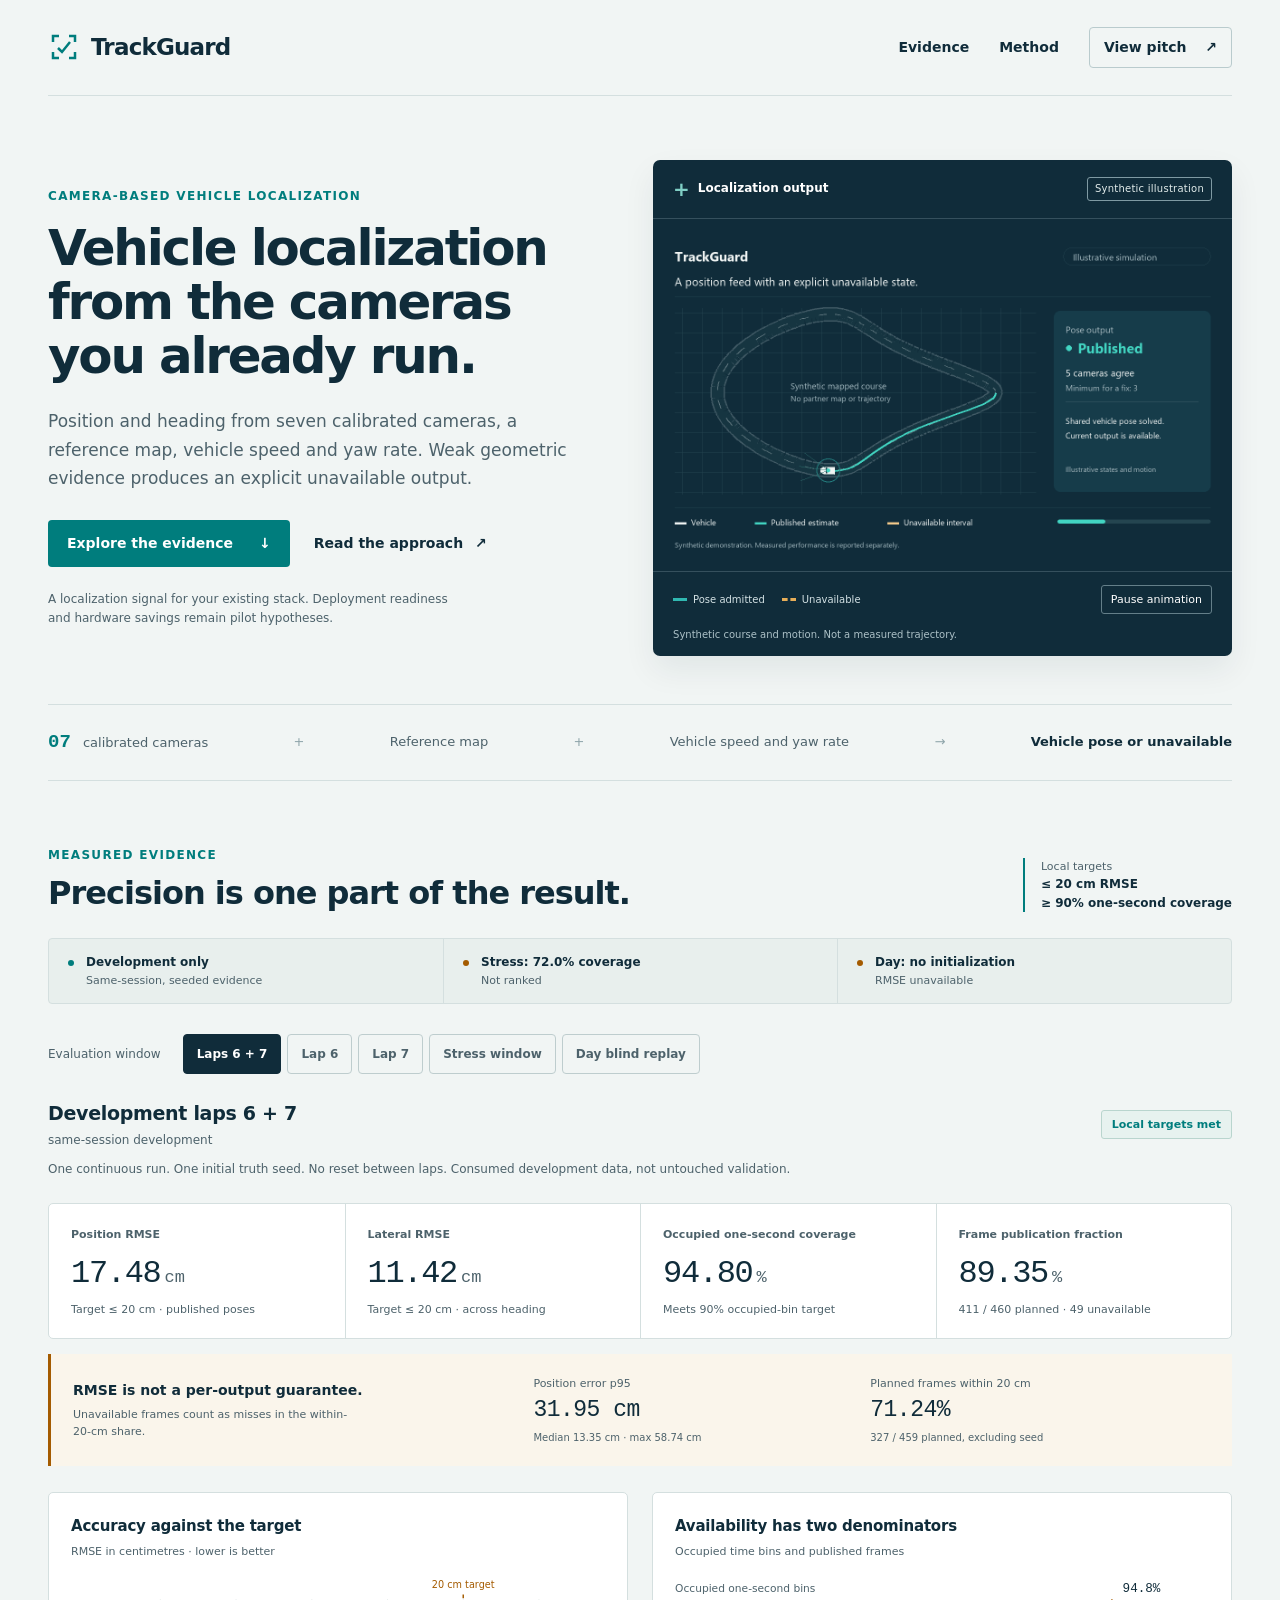
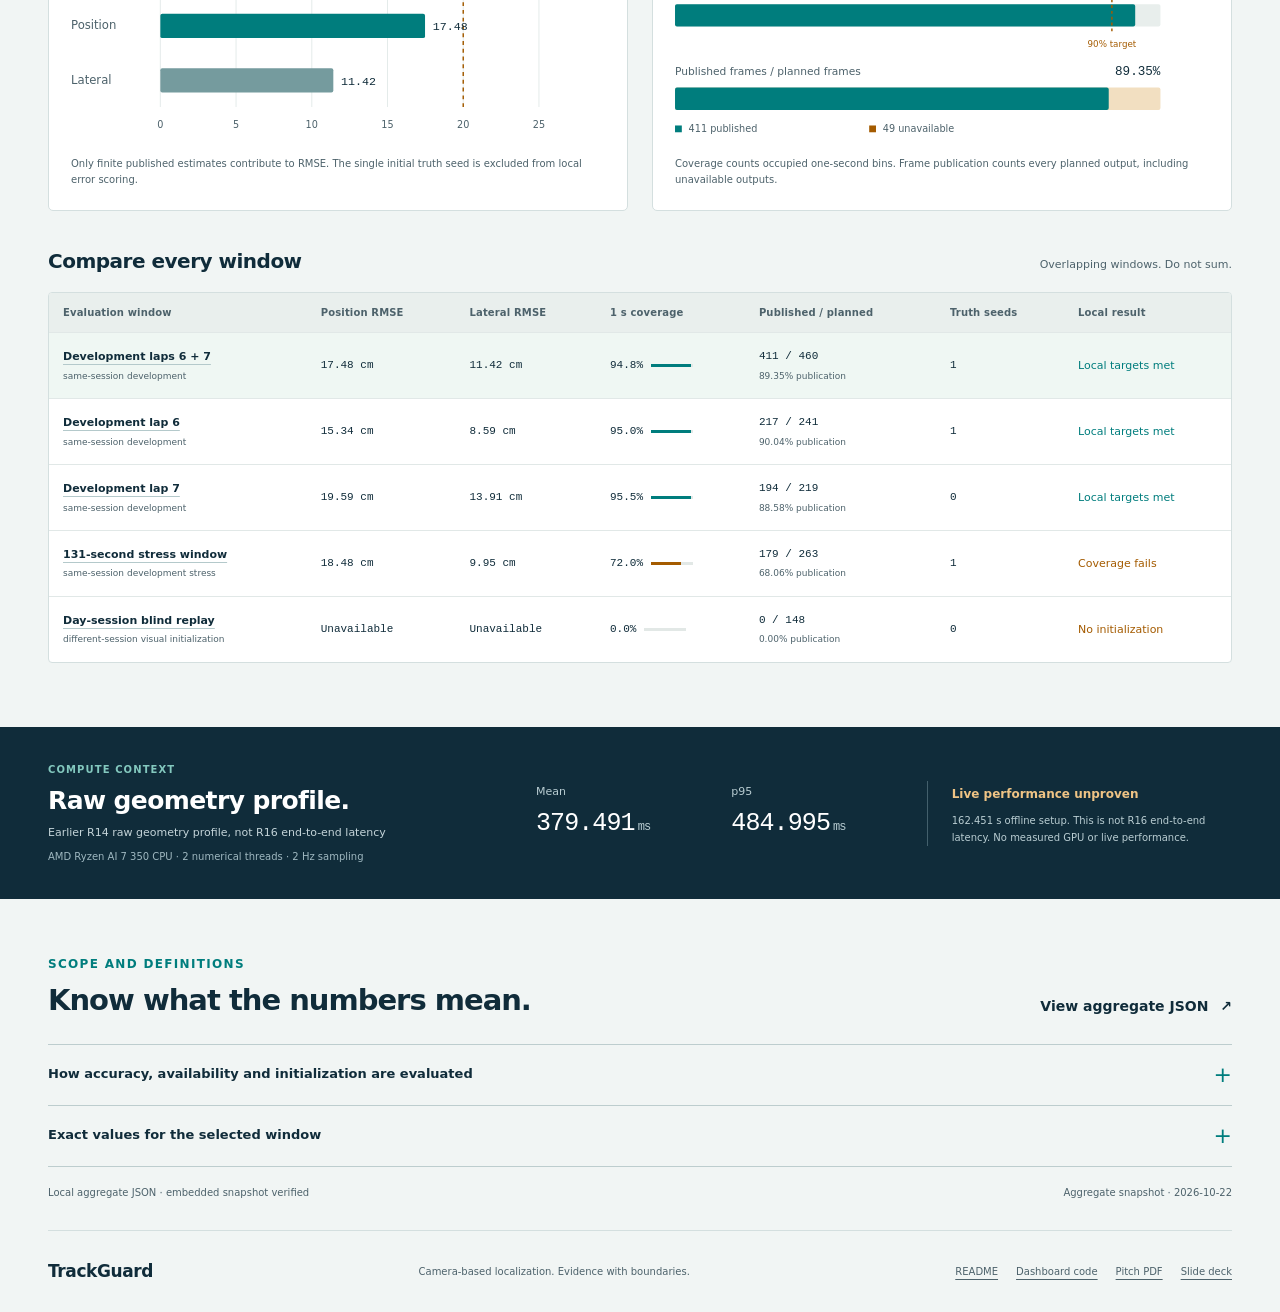
==== index.html @ 8698326b "Release TrackGuard localization core, evidence dashboard and pilot pitch" ====
<!doctype html>
<html lang="en">
<head>
  <meta charset="utf-8">
  <meta name="viewport" content="width=device-width, initial-scale=1">
  <meta name="theme-color" content="#102C3A">
  <meta name="description" content="Camera-based vehicle localization. Explore TrackGuard's local development results, availability limits, and initialization evidence.">
  <title>TrackGuard | Camera-based vehicle localization</title>
  <link rel="stylesheet" href="assets/dashboard.css">
  <script src="assets/dashboard.js" defer></script>
</head>
<body>
  <a class="skip-link" href="#evidence">Skip to measured evidence</a>
  <header class="site-header wrap">
    <a class="brand" href="#" aria-label="TrackGuard home"><svg viewBox="0 0 32 32" aria-hidden="true"><path d="M5 11V5h6M21 5h6v6M27 21v6h-6M11 27H5v-6"/><path d="m10 17 4 4 8-10"/></svg>TrackGuard</a>
    <nav aria-label="Main navigation"><a href="#evidence">Evidence</a><a href="#methodology">Method</a><a class="nav-deck" href="slides/slides.html">View pitch <span aria-hidden="true">↗</span></a></nav>
  </header>
  <main>
    <section class="hero wrap" aria-labelledby="hero-title">
      <div class="hero-copy">
        <p class="eyebrow">Camera-based vehicle localization</p>
        <h1 id="hero-title">Vehicle localization from the cameras you already run.</h1>
        <p class="hero-description">Position and heading from seven calibrated cameras, a reference map, vehicle speed and yaw rate. Weak geometric evidence produces an explicit unavailable output.</p>
        <div class="hero-actions"><a class="button primary" href="#evidence">Explore the evidence <span aria-hidden="true">↓</span></a><a class="text-link" href="README.md">Read the approach <span aria-hidden="true">↗</span></a></div>
        <p class="hero-boundary">A localization signal for your existing stack. Deployment readiness and hardware savings remain pilot hypotheses.</p>
      </div>
      <figure class="instrument">
        <div class="instrument-top"><span class="instrument-name"><span class="small-cross" aria-hidden="true">+</span> Localization output</span><span class="synthetic-label">Synthetic illustration</span></div>
        <div class="demo-stage">
          <svg class="demo-fallback" viewBox="0 0 640 390" role="img" aria-label="Synthetic course with illustrative camera-based pose and an unavailable segment">
            <defs><pattern id="grid" width="40" height="40" patternUnits="userSpaceOnUse"><path d="M40 0H0V40" fill="none" stroke="#28434f" stroke-width="1"/></pattern></defs>
            <rect width="640" height="390" fill="#102c3a"/><rect width="640" height="390" fill="url(#grid)"/>
            <path d="M155 97C74 98 67 227 138 268L419 306C529 326 581 232 515 177L351 92C294 54 220 81 155 97Z" stroke="#405d66" stroke-width="46" fill="none"/>
            <path d="M155 97C74 98 67 227 138 268L419 306C529 326 581 232 515 177L351 92C294 54 220 81 155 97Z" stroke="#7b9299" stroke-dasharray="6 9" stroke-width="1.5" fill="none"/>
            <path d="M155 97C74 98 67 227 138 268L419 306" stroke="#30b8b1" stroke-width="4" fill="none"/>
            <path d="M419 306C529 326 581 232 515 177" stroke="#e7ae58" stroke-dasharray="7 8" stroke-width="4" fill="none"/>
            <g fill="#102c3a" stroke="#8fa9b0" stroke-width="1.5"><circle cx="154" cy="54" r="11"/><circle cx="61" cy="168" r="11"/><circle cx="123" cy="315" r="11"/><circle cx="300" cy="332" r="11"/><circle cx="563" cy="282" r="11"/><circle cx="531" cy="127" r="11"/><circle cx="340" cy="48" r="11"/></g>
            <g fill="#c8d9dc" font-size="10" text-anchor="middle" font-family="Consolas,monospace"><text x="154" y="58">1</text><text x="61" y="172">2</text><text x="123" y="319">3</text><text x="300" y="336">4</text><text x="563" y="286">5</text><text x="531" y="131">6</text><text x="340" y="52">7</text></g>
            <g transform="translate(297 289) rotate(8)"><circle r="27" fill="#007d7d" opacity=".2"/><rect x="-16" y="-9" width="32" height="18" rx="4" fill="#b4f0e6"/><path d="m19-6 9 6-9 6" fill="none" stroke="#b4f0e6" stroke-width="2"/></g>
            <text x="320" y="189" fill="#c3d4d8" font-family="Consolas,monospace" font-size="12" text-anchor="middle">REFERENCE MAP + CAMERA GEOMETRY</text>
            <text x="320" y="211" fill="#93adb5" font-family="Consolas,monospace" font-size="11" text-anchor="middle">ILLUSTRATIVE POSE STREAM</text>
          </svg>
          <img id="localization-demo" class="demo-image" src="assets/localization-poster.png" alt="Synthetic vehicle localization illustration with admitted poses and unavailable intervals" width="640" height="390">
        </div>
        <figcaption class="instrument-caption"><div class="demo-legend"><span><i class="key admitted"></i>Pose admitted</span><span><i class="key unavailable"></i>Unavailable</span></div><button id="animation-toggle" class="animation-toggle" type="button" aria-pressed="false">Play animation</button></figcaption>
        <p class="synthetic-note">Synthetic course and motion. Not a measured trajectory.</p>
      </figure>
    </section>
    <div class="pipeline wrap" aria-label="Solution inputs and output"><span><b>07</b> calibrated cameras</span><i aria-hidden="true">+</i><span>Reference map</span><i aria-hidden="true">+</i><span>Vehicle speed and yaw rate</span><i aria-hidden="true">→</i><strong>Vehicle pose or unavailable</strong></div>

    <section class="evidence-section wrap" id="evidence" aria-labelledby="evidence-title">
      <div class="section-heading"><div><p class="eyebrow">Measured evidence</p><h2 id="evidence-title">Precision is one part of the result.</h2></div><p class="target-summary">Local targets <strong>≤ 20 cm RMSE</strong><strong>≥ 90% one-second coverage</strong></p></div>
      <div class="limits-strip"><p><span class="limit-marker teal"></span><strong>Development only</strong><span>Same-session, seeded evidence</span></p><p><span class="limit-marker amber"></span><strong id="stress-summary">Stress: coverage fails</strong><span>Not ranked</span></p><p><span class="limit-marker amber"></span><strong>Day: no initialization</strong><span>RMSE unavailable</span></p></div>
      <div class="window-controls"><span id="window-label">Evaluation window</span><div id="window-buttons" class="window-buttons" role="group" aria-labelledby="window-label"></div></div>
      <div class="selected-context"><div><h3 id="selected-title"></h3><p id="selected-kind"></p></div><span id="selected-status" class="status-badge"></span></div>
      <p id="window-note" class="window-note"></p>
      <div class="kpi-grid" aria-live="polite" aria-atomic="true">
        <article class="kpi"><h4>Position RMSE</h4><p class="metric" id="position-value"></p><p class="metric-caption" id="position-caption"></p></article>
        <article class="kpi"><h4>Lateral RMSE</h4><p class="metric" id="lateral-value"></p><p class="metric-caption" id="lateral-caption"></p></article>
        <article class="kpi"><h4>Occupied one-second coverage</h4><p class="metric" id="coverage-value"></p><p class="metric-caption" id="coverage-caption"></p></article>
        <article class="kpi"><h4>Frame publication fraction</h4><p class="metric" id="publication-value"></p><p class="metric-caption" id="publication-caption"></p></article>
      </div>
      <div class="precision-band"><div class="precision-explanation"><h3>RMSE is not a per-output guarantee.</h3><p>Unavailable frames count as misses in the within-20-cm share.</p></div><div class="distribution-stat"><span>Position error p95</span><strong id="p95-value"></strong><small id="distribution-caption"></small></div><div class="distribution-stat"><span>Planned frames within 20 cm</span><strong id="within-value"></strong><small id="within-caption"></small></div></div>
      <div class="chart-grid">
        <figure class="chart-panel"><figcaption><h3>Accuracy against the target</h3><span>RMSE in centimetres · lower is better</span></figcaption><div id="accuracy-chart" class="chart-slot"></div><p class="chart-footnote" id="accuracy-footnote">Only finite published estimates contribute to RMSE. Initial truth seed excluded.</p></figure>
        <figure class="chart-panel availability-panel"><figcaption><h3>Availability has two denominators</h3><span>Occupied time bins and published frames</span></figcaption><div id="availability-chart" class="chart-slot"></div><p class="chart-footnote" id="availability-note"></p></figure>
      </div>
      <section class="comparison" id="comparison" aria-labelledby="compare-title"><div class="subsection-heading"><h3 id="compare-title">Compare every window</h3><span>Overlapping windows. Do not sum.</span></div><div class="table-scroll" role="region" aria-label="Evaluation window comparison, scroll horizontally on small screens" tabindex="0"><table><caption class="sr-only">All five evaluation windows with local RMSE targets of 20 cm and occupied one-second coverage target of 90 percent. Select a window to inspect it.</caption><thead><tr><th scope="col">Evaluation window</th><th scope="col">Position RMSE</th><th scope="col">Lateral RMSE</th><th scope="col">1 s coverage</th><th scope="col">Published / planned</th><th scope="col">Truth seeds</th><th scope="col">Local result</th></tr></thead><tbody id="comparison-body"></tbody></table></div></section>
    </section>

    <section class="runtime-section" aria-labelledby="runtime-title"><div class="wrap runtime-inner"><div class="runtime-copy"><p class="eyebrow">Compute context</p><h2 id="runtime-title">Raw geometry profile.</h2><p id="runtime-source"></p><p id="runtime-hardware" class="runtime-hardware"></p></div><div class="runtime-stat"><span>Mean</span><strong id="runtime-mean"></strong></div><div class="runtime-stat"><span>p95</span><strong id="runtime-p95"></strong></div><div class="runtime-boundary"><strong>Live performance unproven</strong><p id="runtime-boundary"></p></div></div></section>

    <section class="method-section wrap" id="methodology" aria-labelledby="method-title"><div class="section-heading"><div><p class="eyebrow">Scope and definitions</p><h2 id="method-title">Know what the numbers mean.</h2></div><a class="text-link" href="data/metrics.json">View aggregate JSON <span aria-hidden="true">↗</span></a></div><details class="disclosure"><summary>How accuracy, availability and initialization are evaluated <span aria-hidden="true">+</span></summary><div class="disclosure-content"><ul id="method-list"></ul></div></details><details class="disclosure"><summary>Exact values for the selected window <span aria-hidden="true">+</span></summary><div class="disclosure-content"><p>Unrounded approved aggregates. Presentation values above are rounded.</p><pre id="exact-values"></pre></div></details><p class="source-note"><span id="source-status">Approved embedded aggregate snapshot</span><span id="recorded-date"></span></p></section>
  </main>
  <footer class="site-footer wrap"><a class="brand footer-brand" href="#">TrackGuard</a><p>Camera-based localization. Evidence with boundaries.</p><nav aria-label="Project resources"><a href="README.md">README</a><a href="assets/dashboard.js">Dashboard code</a><a href="slides/trackguard-pitch.pdf">Pitch PDF</a><a href="slides/slides.html">Slide deck</a></nav></footer>
  <noscript><p class="noscript">JavaScript is required to display the approved metrics and switch evaluation windows. <a href="data/metrics.json">Read the aggregate JSON</a>.</p></noscript>
</body>
</html>
---- assets/dashboard.css ----
:root{--marine:#102c3a;--mist:#f1f5f4;--white:#fff;--teal:#007d7d;--amber:#a45b00;--slate:#4d626b;--line:#d4dfdf;--soft-teal:#e7f2ef;--soft-amber:#fff3df;--mono:Consolas,"SFMono-Regular",monospace;--sans:system-ui,-apple-system,"Segoe UI",sans-serif}
*{box-sizing:border-box}html{scroll-behavior:smooth;scroll-padding-top:24px}body{margin:0;background:var(--mist);color:var(--marine);font-family:var(--sans);font-size:16px;line-height:1.55}a{color:inherit;text-decoration-thickness:1px;text-underline-offset:4px}button{font:inherit;cursor:pointer}a,button,summary{-webkit-tap-highlight-color:transparent}button:focus-visible,a:focus-visible,summary:focus-visible,[tabindex]:focus-visible{outline:3px solid var(--teal);outline-offset:5px}button{touch-action:manipulation}.wrap{width:min(1320px,calc(100% - 96px));margin-inline:auto}.site-header{display:flex;align-items:center;justify-content:space-between;min-height:96px;border-bottom:1px solid var(--line)}.brand{display:inline-flex;align-items:center;gap:11px;font-size:23px;font-weight:750;letter-spacing:-.8px;text-decoration:none}.brand svg{width:32px;height:32px;fill:none;stroke:var(--teal);stroke-width:2.5}.site-header nav{display:flex;align-items:center;gap:30px}.site-header nav a{font-size:14px;font-weight:600;text-decoration:none}.site-header nav a:hover{text-decoration:underline}.nav-deck{padding:9px 14px;border:1px solid #b9cbcd;border-radius:4px}.nav-deck span{margin-left:14px}.hero{display:grid;grid-template-columns:1fr 1.07fr;gap:64px;align-items:center;padding-block:64px 48px}.eyebrow{font-size:12px;letter-spacing:.11em;text-transform:uppercase;font-weight:700;color:var(--teal);margin:0 0 16px}h1,h2,h3,h4,p,figure{margin:0}h1{font-size:clamp(40px,3.9vw,58px);line-height:1.08;letter-spacing:-2.2px;font-weight:680;max-width:580px}.hero-description{font-size:17px;line-height:1.65;color:var(--slate);max-width:540px;margin-top:24px}.hero-actions{display:flex;flex-wrap:wrap;gap:24px;align-items:center;margin-top:28px}.button{display:inline-flex;gap:26px;align-items:center;justify-content:center;padding:13px 19px;border-radius:4px;font-size:14px;font-weight:650;text-decoration:none}.primary{background:var(--teal);color:var(--white)}.primary:hover{background:#006969}.text-link{font-size:14px;font-weight:650;text-decoration:none}.text-link:hover{text-decoration:underline}.text-link span{margin-left:7px}.hero-boundary{font-size:12px;color:var(--slate);line-height:1.6;margin-top:23px;max-width:420px}.instrument{background:var(--marine);color:white;min-width:0;border-radius:7px;overflow:hidden;box-shadow:0 14px 32px #102c3a12}.instrument-top{padding:17px 20px;display:flex;gap:12px;justify-content:space-between;align-items:center;border-bottom:1px solid #35505d;font-size:12px}.instrument-name{font-weight:600;display:flex;gap:8px;align-items:center}.small-cross{color:#80cfc5;font-size:20px;line-height:1}.synthetic-label{border:1px solid #7f9aa3;border-radius:3px;padding:3px 7px;font-size:10px;letter-spacing:.025em;white-space:nowrap;color:#e2eceb}.demo-stage{position:relative;aspect-ratio:640/390;overflow:hidden;background:var(--marine)}.demo-fallback{display:block;width:100%;height:100%}.demo-image{position:absolute;inset:0;width:100%;height:100%;object-fit:contain;background:var(--marine)}.demo-image[hidden]{display:none}.instrument-caption{display:flex;align-items:center;justify-content:space-between;gap:12px;padding:13px 20px;border-top:1px solid #35505d}.demo-legend{display:flex;gap:17px;font-size:10px;color:#d3e1e4}.demo-legend span{display:flex;align-items:center;gap:6px}.key{display:inline-block;width:14px;height:3px}.admitted{background:#30b8b1}.unavailable{border-top:3px dashed #e7ae58}.animation-toggle{border:1px solid #647f89;border-radius:3px;padding:5px 9px;background:transparent;color:white;font-size:11px;white-space:nowrap}.animation-toggle:hover{background:#28434f}.synthetic-note{font-size:10px;color:#acc1c7;padding:0 20px 13px}.pipeline{display:flex;align-items:center;justify-content:space-between;gap:20px;border-top:1px solid var(--line);border-bottom:1px solid var(--line);padding-block:23px;font-size:13px;color:var(--slate)}.pipeline span b{font-family:var(--mono);color:var(--teal);font-size:19px;margin-right:8px}.pipeline i{font-style:normal;color:#8fa5aa}.pipeline strong{color:var(--marine);font-weight:650}.evidence-section{padding-top:65px;padding-bottom:64px}.section-heading{display:flex;align-items:flex-end;justify-content:space-between;gap:30px;margin-bottom:26px}.section-heading .eyebrow{margin-bottom:9px}h2{font-size:32px;line-height:1.2;font-weight:650;letter-spacing:-1px}.target-summary{display:flex;flex-direction:column;font-size:11px;color:var(--slate);padding-left:16px;border-left:2px solid var(--teal);flex-shrink:0}.target-summary strong{font-size:12px;color:var(--marine);font-weight:600}.limits-strip{display:grid;grid-template-columns:repeat(3,1fr);background:#e8efed;border:1px solid var(--line);border-radius:4px;margin-bottom:30px}.limits-strip p{display:grid;grid-template-columns:7px 1fr;column-gap:11px;padding:14px 19px;font-size:12px}.limits-strip p+p{border-left:1px solid var(--line)}.limits-strip strong{font-weight:650}.limits-strip p>span:last-child{grid-column:2;color:var(--slate);font-size:11px}.limit-marker{width:6px;height:6px;border-radius:50%;margin-top:7px}.teal{background:var(--teal)}.amber{background:var(--amber)}.window-controls{display:flex;gap:22px;align-items:center;margin-bottom:25px}.window-controls>span{font-size:12px;color:var(--slate);flex-shrink:0}.window-buttons{display:flex;flex-wrap:wrap;gap:6px}.window-button{border:1px solid #becdce;padding:9px 13px;border-radius:4px;background:transparent;font-size:12px;color:var(--slate);font-weight:600;min-height:40px}.window-button:hover{border-color:var(--teal);color:var(--teal)}.window-button[aria-pressed="true"]{background:var(--marine);color:white;border-color:var(--marine)}.selected-context{display:flex;justify-content:space-between;align-items:center;gap:20px}.selected-context h3{font-size:19px;letter-spacing:-.3px;font-weight:650}.selected-context p{color:var(--slate);font-size:12px;margin-top:3px}.status-badge{border:1px solid #b9d5ce;padding:5px 10px;font-size:11px;font-weight:650;color:var(--teal);background:var(--soft-teal);border-radius:3px;white-space:nowrap}.status-badge.warn{color:var(--amber);border-color:#dec6a1;background:var(--soft-amber)}.window-note{font-size:12px;color:var(--slate);margin-top:10px;max-width:1000px;min-height:20px}.kpi-grid{display:grid;grid-template-columns:repeat(4,1fr);margin-top:23px;background:white;border:1px solid var(--line);border-radius:5px}.kpi{padding:22px 22px 20px;min-width:0}.kpi+.kpi{border-left:1px solid var(--line)}.kpi h4{font-size:11px;font-weight:550;color:var(--slate);min-height:18px}.metric{font-family:var(--mono);font-size:clamp(26px,2.5vw,36px);letter-spacing:-1.3px;line-height:1.4;margin-block:8px 4px;white-space:nowrap}.metric .unit{font-size:17px;letter-spacing:0;margin-left:4px;color:var(--slate)}.metric.missing{font-size:25px;color:var(--amber);letter-spacing:-.8px}.metric-caption{font-size:11px;color:var(--slate)}.metric-caption.fail{color:var(--amber)}.precision-band{display:grid;grid-template-columns:1.4fr 1fr 1.1fr;gap:28px;padding:21px 22px;margin:15px 0 26px;border-left:3px solid var(--amber);background:#faf5eb;align-items:center}.precision-explanation h3{font-size:14px;font-weight:650}.precision-explanation p{font-size:11px;color:var(--slate);margin-top:5px;max-width:290px}.distribution-stat{display:flex;flex-direction:column;gap:4px}.distribution-stat>span{font-size:11px;color:var(--slate)}.distribution-stat strong{font-size:23px;line-height:1.3;font-family:var(--mono);font-weight:500;letter-spacing:-.5px}.distribution-stat small{font-size:10px;color:var(--slate)}.chart-grid{display:grid;grid-template-columns:1fr 1fr;gap:24px}.chart-panel{background:white;border:1px solid var(--line);border-radius:5px;padding:22px;min-width:0}.chart-panel h3{font-size:15px;font-weight:650;letter-spacing:-.2px}.chart-panel figcaption>span{font-size:11px;color:var(--slate)}.chart-slot{margin-block:12px 6px;min-height:164px}.chart-slot svg{display:block;width:100%;height:auto;max-height:200px}.chart-footnote{font-size:10px;line-height:1.6;color:var(--slate);min-height:32px}.empty-chart{display:grid;place-content:center;text-align:center;min-height:164px;color:var(--amber);border:1px dashed #d6bd96;margin-block:16px;background:#fffbf4}.empty-chart strong{font-size:18px;font-weight:600}.empty-chart span{font-size:12px;color:var(--slate);margin-top:5px}.comparison{margin-top:35px}.subsection-heading{display:flex;justify-content:space-between;gap:20px;align-items:baseline;margin-bottom:15px}.subsection-heading h3{font-size:20px;letter-spacing:-.5px;font-weight:650}.subsection-heading>span{font-size:11px;color:var(--slate)}.table-scroll{overflow-x:auto;border:1px solid var(--line);border-radius:4px;background:white}table{width:100%;border-collapse:collapse;text-align:left;white-space:nowrap;font-size:11px}th{background:#e9efed;color:var(--slate);font-size:10px;letter-spacing:.015em;font-weight:600;padding:12px 14px}td{padding:15px 14px;border-top:1px solid #e1e8e7;font-family:var(--mono)}td:first-child{font-family:var(--sans)}tr.is-selected td{background:#eff7f3}td button{border:0;padding:0;background:transparent;text-align:left;font-weight:600;font-size:11px;color:var(--marine);text-decoration:underline;text-decoration-color:#b4c9cb;text-underline-offset:4px}td button:hover{color:var(--teal)}.row-kind{display:block;font-size:9px;color:var(--slate);font-weight:400;margin-top:4px;font-family:var(--sans)}.result-pass{color:var(--teal);font-family:var(--sans)}.result-fail{color:var(--amber);font-family:var(--sans)}.coverage-cell{display:flex;gap:8px;align-items:center}.mini-bar{width:42px;height:3px;background:#e2e8e6;display:inline-block}.mini-bar i{display:block;height:100%;background:var(--teal)}.mini-bar i.fail{background:var(--amber)}.runtime-section{background:var(--marine);color:white;padding-block:35px}.runtime-inner{display:grid;grid-template-columns:1.8fr .65fr .65fr 1.2fr;gap:30px;align-items:center}.runtime-copy .eyebrow{color:#83c8be;font-size:10px;margin-bottom:8px}.runtime-copy h2{font-size:25px;letter-spacing:-.6px}.runtime-copy>p:not(.eyebrow){font-size:11px;color:#c4d4d9;margin-top:8px}.runtime-copy .runtime-hardware{font-size:10px!important;color:#9fb8c0!important}.runtime-stat{display:flex;flex-direction:column;gap:5px}.runtime-stat>span{font-size:11px;color:#b9cdd2}.runtime-stat strong{font-family:var(--mono);font-size:25px;letter-spacing:-.9px;font-weight:500;white-space:nowrap}.runtime-stat strong small{font-size:12px;color:#b9cdd2;margin-left:3px}.runtime-boundary{border-left:1px solid #43606c;padding-left:24px}.runtime-boundary strong{font-size:12px;color:#efc485;font-weight:600}.runtime-boundary p{font-size:10px;color:#b9cdd2;margin-top:7px;line-height:1.7}.method-section{padding-block:56px 30px}.method-section h2{font-size:29px}.disclosure{border-top:1px solid #bdcdce}.disclosure:last-of-type{border-bottom:1px solid #bdcdce}.disclosure summary{padding:19px 0;cursor:pointer;display:flex;justify-content:space-between;gap:18px;font-size:13px;font-weight:600;list-style:none}.disclosure summary::-webkit-details-marker{display:none}.disclosure summary>span{font-size:22px;line-height:1;color:var(--teal);font-weight:400}.disclosure[open] summary>span{transform:rotate(45deg)}.disclosure-content{padding:0 0 22px;color:var(--slate);font-size:12px;max-width:1000px}.disclosure-content ul{padding-left:20px;display:grid;gap:9px;margin:0}.disclosure-content pre{font-family:var(--mono);font-size:11px;background:white;padding:18px;white-space:pre-wrap;overflow-wrap:anywhere;border:1px solid var(--line);margin-top:12px}.source-note{display:flex;flex-wrap:wrap;justify-content:space-between;gap:10px;margin-top:18px;font-size:10px;color:var(--slate)}.site-footer{display:flex;gap:25px;align-items:center;justify-content:space-between;border-top:1px solid var(--line);padding-block:27px}.footer-brand{font-size:17px;letter-spacing:-.4px}.site-footer p{font-size:10px;color:var(--slate)}.site-footer nav{display:flex;flex-wrap:wrap;gap:18px;font-size:10px;color:var(--slate)}.skip-link{position:fixed;top:-100px;left:15px;background:white;padding:12px;z-index:5}.skip-link:focus{top:15px}.sr-only{position:absolute;width:1px;height:1px;padding:0;margin:-1px;overflow:hidden;clip:rect(0,0,0,0);white-space:nowrap;border:0}.noscript{padding:25px;text-align:center;background:var(--soft-amber);color:var(--amber)}
@media(min-width:1500px){.hero{gap:80px;padding-block:75px 56px}.hero h1{font-size:58px}}
@media(max-width:1100px){.wrap{width:calc(100% - 56px)}.hero{gap:32px}h1{font-size:43px}.hero-description{font-size:15px}.hero-actions{gap:15px}.hero-actions .text-link{font-size:12px}.pipeline{gap:13px;font-size:11px}.kpi{padding:18px 14px}.kpi h4{font-size:10px}.metric{font-size:28px}.runtime-inner{gap:20px;grid-template-columns:1.5fr .7fr .7fr 1.2fr}.runtime-stat strong{font-size:22px}.precision-band{gap:20px}.site-footer{flex-wrap:wrap}.site-footer nav{margin-left:auto}}
@media(max-width:800px){.hero{grid-template-columns:1fr;gap:32px;padding-block:38px}.hero-copy{max-width:620px}.hero h1{font-size:48px;max-width:610px}.hero-description{font-size:16px;max-width:600px}.hero-boundary{max-width:540px}.instrument{max-width:650px;width:100%}.demo-stage{aspect-ratio:640/345}.pipeline{flex-wrap:wrap;justify-content:flex-start;gap:13px 17px;padding-block:18px}.pipeline strong{flex-basis:100%}.pipeline>i:last-of-type{display:none}.evidence-section{padding-top:45px}.section-heading{gap:20px}h2{font-size:28px}.window-controls{align-items:flex-start;flex-direction:column;gap:10px}.kpi-grid{grid-template-columns:repeat(2,1fr)}.kpi{padding:20px}.kpi:nth-child(3){border-left:0}.kpi:nth-child(n+3){border-top:1px solid var(--line)}.kpi h4{font-size:11px}.metric{font-size:33px}.precision-band{grid-template-columns:1fr 1fr}.precision-explanation{grid-column:1/-1}.precision-explanation p{max-width:none}.chart-grid{gap:16px}.chart-panel{padding:16px}.chart-panel h3{font-size:13px}.runtime-inner{grid-template-columns:1.3fr 1fr 1fr}.runtime-boundary{grid-column:1/-1;border-left:0;border-top:1px solid #43606c;padding:15px 0 0;display:flex;gap:22px;align-items:baseline}.runtime-boundary p{margin:0}.runtime-copy h2{font-size:22px}.limits-strip p{padding:12px;font-size:11px}.limits-strip p>span:last-child{font-size:10px}}
@media(max-width:560px){.wrap{width:calc(100% - 36px)}.site-header{min-height:76px}.brand{font-size:21px}.brand svg{width:27px;height:27px}.site-header nav{gap:16px}.site-header nav a{font-size:12px}.site-header nav a:nth-child(2){display:none}.nav-deck{padding:7px 9px}.nav-deck span{margin-left:5px}.hero{padding-top:30px;gap:28px}.hero h1{font-size:40px;letter-spacing:-1.6px;max-width:440px}.eyebrow{font-size:10px;margin-bottom:14px}.hero-description{font-size:15px;margin-top:19px}.hero-actions{gap:18px;margin-top:23px}.button{padding:12px 14px;font-size:12px;gap:20px}.hero-boundary{font-size:11px;margin-top:18px}.instrument-top{padding:13px;font-size:10px;gap:7px}.synthetic-label{font-size:8px;padding:3px 5px}.instrument-caption{padding:10px 13px;gap:7px}.demo-legend{gap:10px;font-size:8px}.animation-toggle{font-size:9px;padding:5px 6px;min-height:30px}.synthetic-note{font-size:9px;padding:0 13px 11px}.pipeline{font-size:10px;gap:10px}.pipeline span b{font-size:16px;margin-right:4px}.section-heading{align-items:flex-start;flex-direction:column;gap:16px;margin-bottom:20px}h2{font-size:28px;max-width:350px}.target-summary{flex-direction:row;flex-wrap:wrap;gap:0 12px;padding-left:10px;font-size:10px}.target-summary strong{font-size:10px}.limits-strip{grid-template-columns:1fr;margin-bottom:23px}.limits-strip p{grid-template-columns:6px auto 1fr;padding:9px 12px;gap:8px;font-size:10px;align-items:baseline}.limits-strip p+p{border-left:0;border-top:1px solid var(--line)}.limits-strip p>span:last-child{grid-column:3;text-align:right;font-size:9px}.limit-marker{margin-top:0;width:5px;height:5px}.window-button{padding:8px 9px;font-size:10px;min-height:40px}.window-controls{margin-bottom:20px}.selected-context{align-items:flex-start;flex-direction:column;gap:9px}.selected-context h3{font-size:18px}.selected-context p{font-size:11px}.window-note{font-size:11px;line-height:1.65}.kpi{padding:16px 13px}.kpi h4{font-size:10px;min-height:31px}.metric{font-size:29px;margin-top:5px}.metric .unit{font-size:14px}.metric.missing{font-size:23px}.metric-caption{font-size:10px}.precision-band{padding:16px 13px;gap:16px 10px}.precision-explanation h3{font-size:13px}.distribution-stat>span{font-size:9px}.distribution-stat strong{font-size:21px}.distribution-stat small{font-size:9px}.chart-grid{grid-template-columns:1fr;gap:15px}.chart-panel{padding:20px 16px}.chart-panel h3{font-size:15px}.chart-slot{min-height:150px}.chart-slot svg{max-height:none}.chart-footnote{min-height:0}.subsection-heading{align-items:flex-start;flex-direction:column;gap:5px}.subsection-heading h3{font-size:20px}.subsection-heading>span{font-size:10px}.evidence-section{padding-bottom:38px}.runtime-inner{grid-template-columns:1fr 1fr;gap:25px}.runtime-copy{grid-column:1/-1}.runtime-copy h2{font-size:26px}.runtime-stat strong{font-size:29px}.runtime-boundary{display:block}.runtime-boundary p{margin-top:6px}.method-section{padding-top:38px}.method-section h2{font-size:27px}.method-section .section-heading{gap:15px}.disclosure summary{font-size:12px;line-height:1.6}.disclosure-content{font-size:11px}.source-note{font-size:9px}.site-footer{gap:12px;padding-block:22px}.site-footer p{font-size:9px}.site-footer nav{margin-left:0;width:100%;gap:20px}.site-footer nav a{min-height:30px;display:inline-flex;align-items:center}}
@media(prefers-reduced-motion:reduce){html{scroll-behavior:auto}*,*::before,*::after{animation:none!important;transition:none!important}}
@media(max-width:560px){.metric.missing{font-size:clamp(16px,5vw,20px)}.chart-slot svg text{font-size:19px}.chart-slot svg{min-height:150px}}
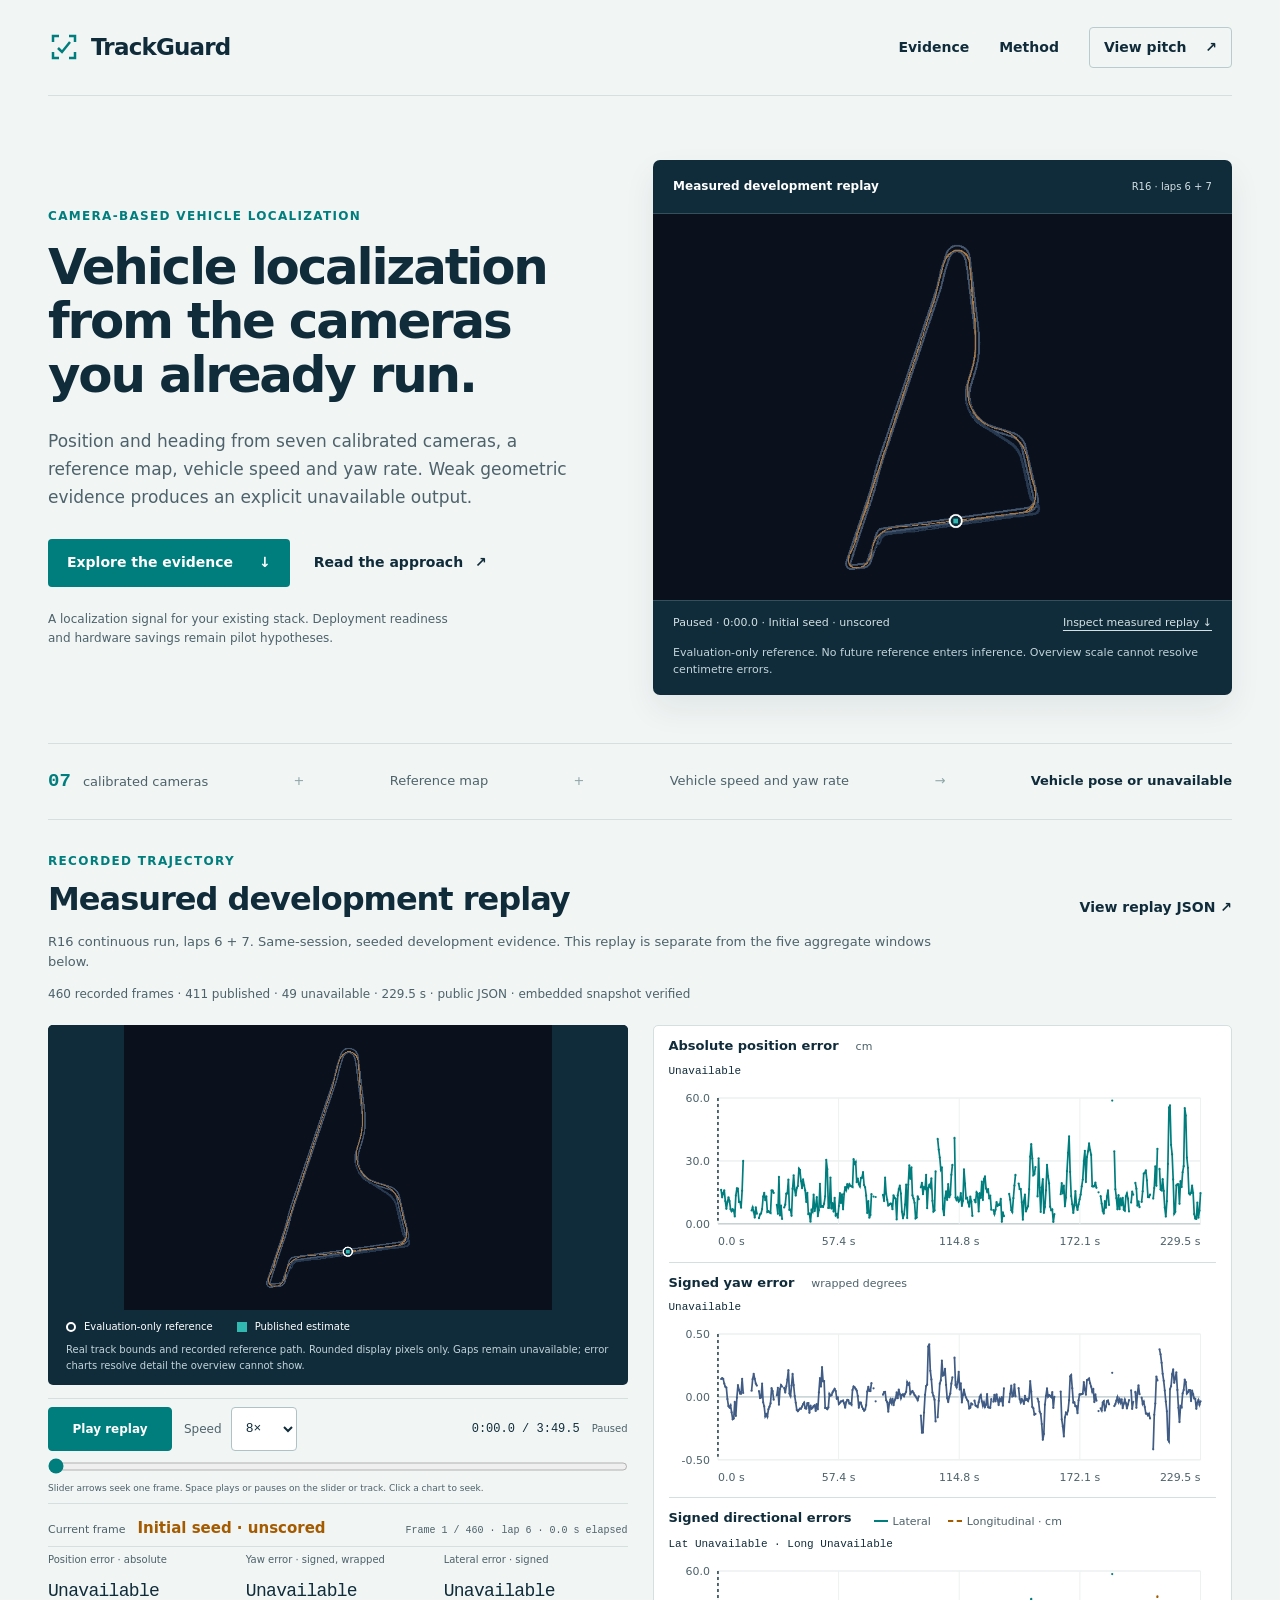
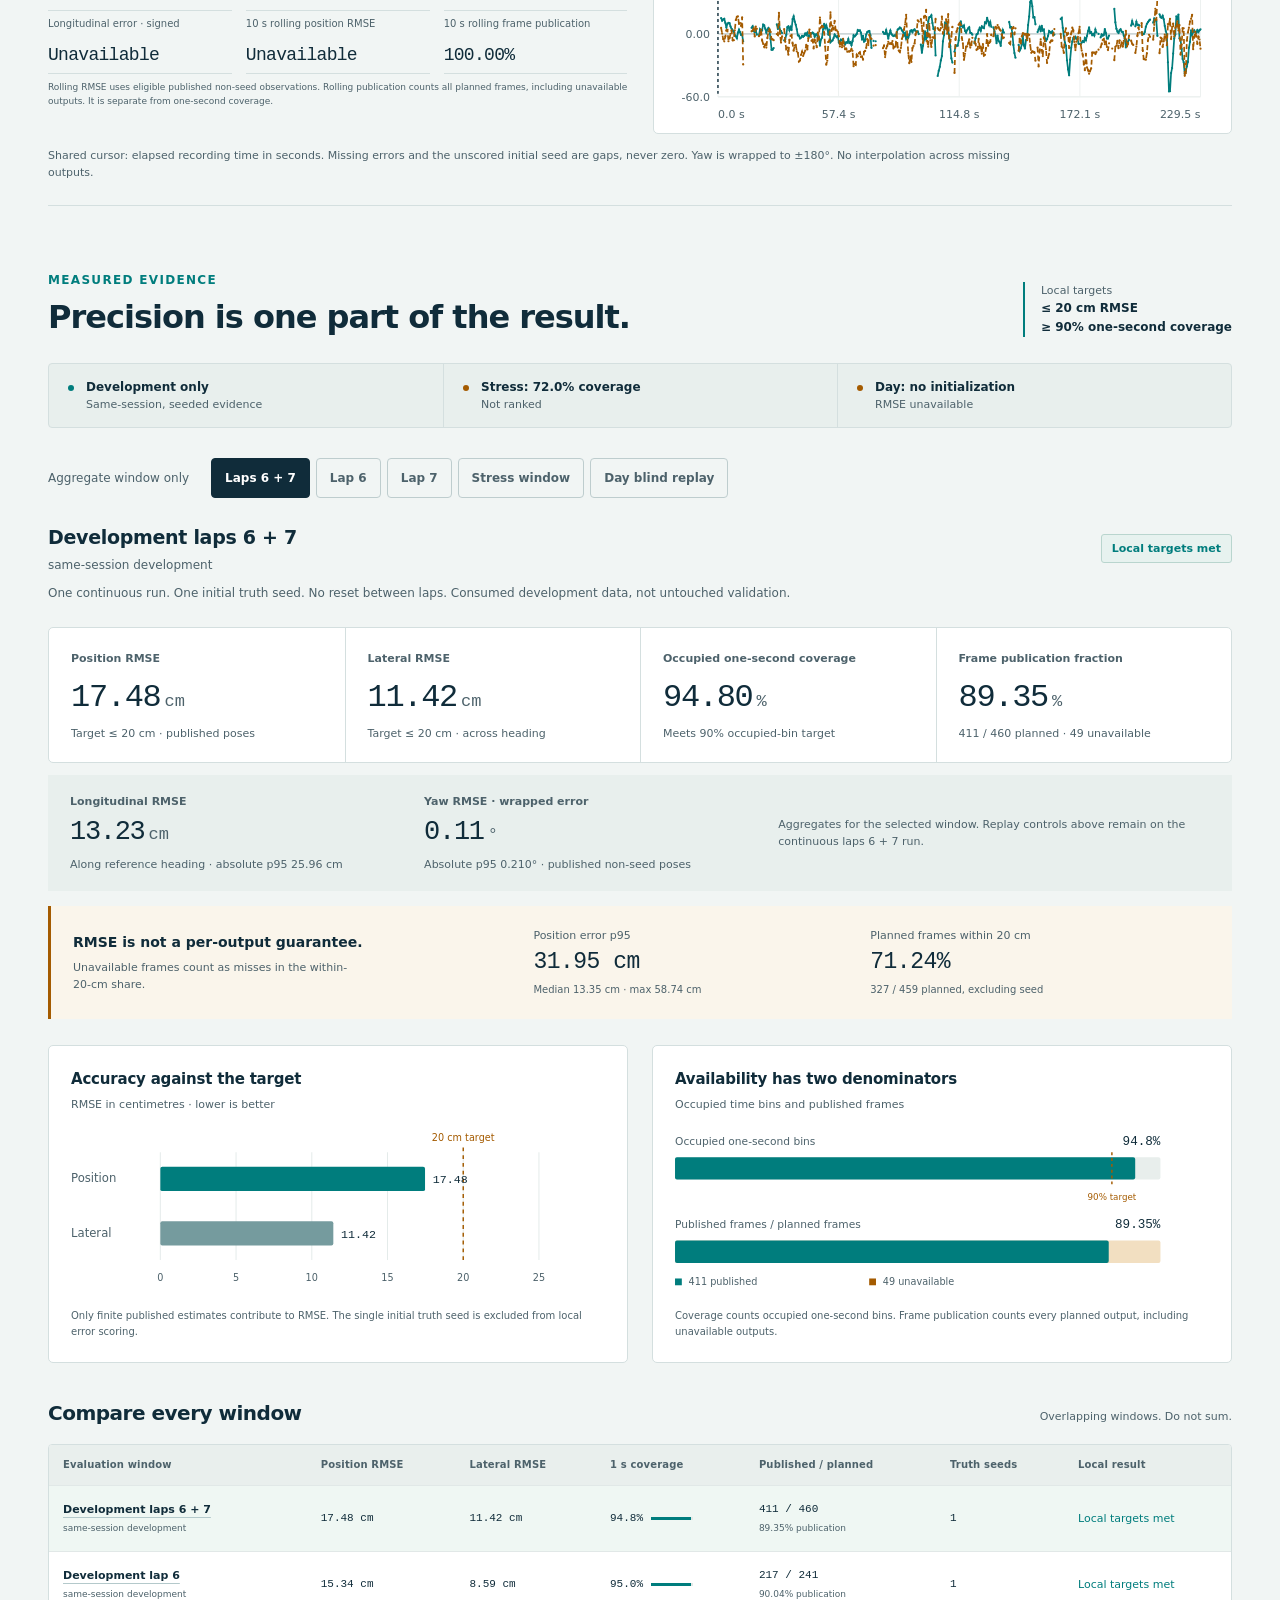
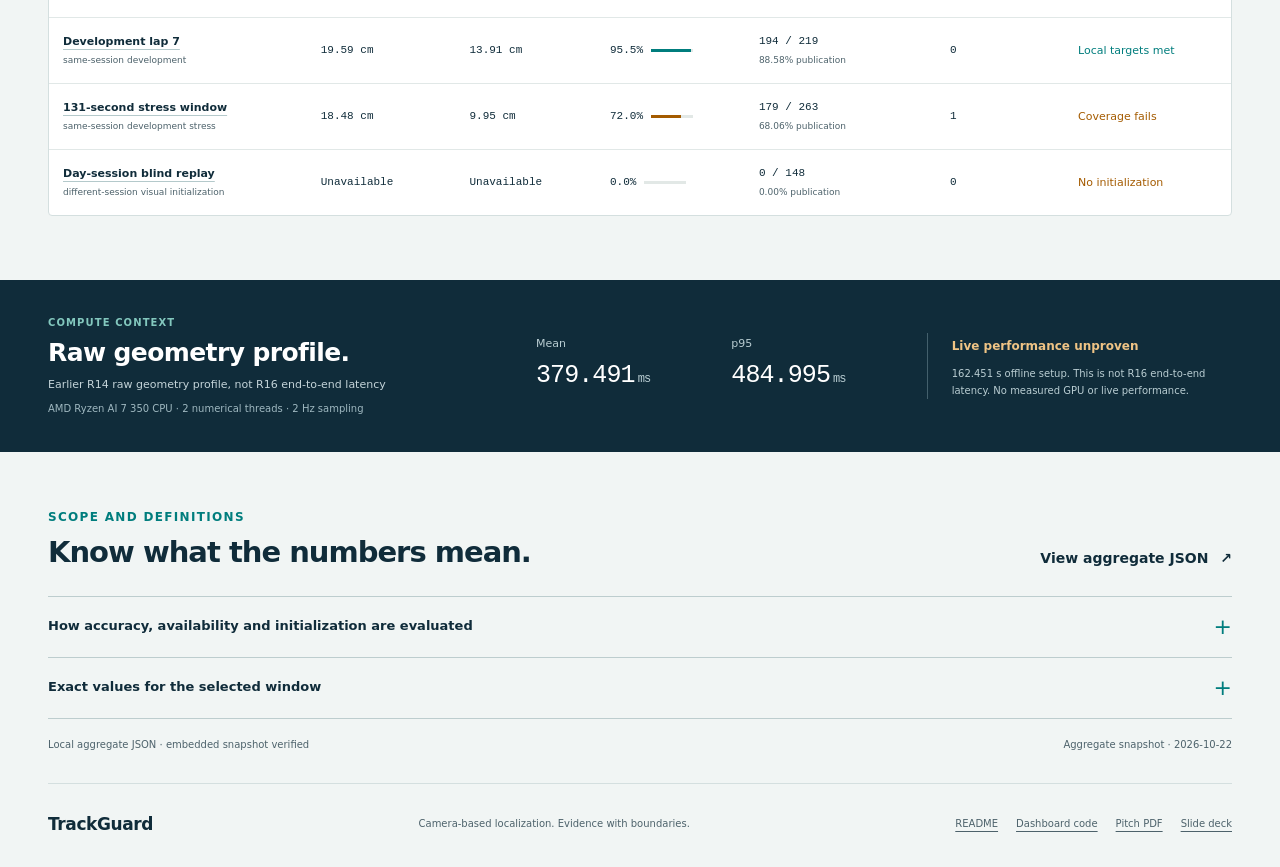
==== commit cdef5756: "Show real track replay with synchronized position and yaw errors" ====
--- a/index.html
+++ b/index.html
@@ -8,6 +8,7 @@
   <title>TrackGuard | Camera-based vehicle localization</title>
   <link rel="stylesheet" href="assets/dashboard.css">
   <script src="assets/dashboard.js" defer></script>
+  <script src="assets/replay.js" defer></script>
 </head>
 <body>
   <a class="skip-link" href="#evidence">Skip to measured evidence</a>
@@ -24,34 +25,60 @@
         <div class="hero-actions"><a class="button primary" href="#evidence">Explore the evidence <span aria-hidden="true">↓</span></a><a class="text-link" href="README.md">Read the approach <span aria-hidden="true">↗</span></a></div>
         <p class="hero-boundary">A localization signal for your existing stack. Deployment readiness and hardware savings remain pilot hypotheses.</p>
       </div>
-      <figure class="instrument">
-        <div class="instrument-top"><span class="instrument-name"><span class="small-cross" aria-hidden="true">+</span> Localization output</span><span class="synthetic-label">Synthetic illustration</span></div>
-        <div class="demo-stage">
-          <svg class="demo-fallback" viewBox="0 0 640 390" role="img" aria-label="Synthetic course with illustrative camera-based pose and an unavailable segment">
-            <defs><pattern id="grid" width="40" height="40" patternUnits="userSpaceOnUse"><path d="M40 0H0V40" fill="none" stroke="#28434f" stroke-width="1"/></pattern></defs>
-            <rect width="640" height="390" fill="#102c3a"/><rect width="640" height="390" fill="url(#grid)"/>
-            <path d="M155 97C74 98 67 227 138 268L419 306C529 326 581 232 515 177L351 92C294 54 220 81 155 97Z" stroke="#405d66" stroke-width="46" fill="none"/>
-            <path d="M155 97C74 98 67 227 138 268L419 306C529 326 581 232 515 177L351 92C294 54 220 81 155 97Z" stroke="#7b9299" stroke-dasharray="6 9" stroke-width="1.5" fill="none"/>
-            <path d="M155 97C74 98 67 227 138 268L419 306" stroke="#30b8b1" stroke-width="4" fill="none"/>
-            <path d="M419 306C529 326 581 232 515 177" stroke="#e7ae58" stroke-dasharray="7 8" stroke-width="4" fill="none"/>
-            <g fill="#102c3a" stroke="#8fa9b0" stroke-width="1.5"><circle cx="154" cy="54" r="11"/><circle cx="61" cy="168" r="11"/><circle cx="123" cy="315" r="11"/><circle cx="300" cy="332" r="11"/><circle cx="563" cy="282" r="11"/><circle cx="531" cy="127" r="11"/><circle cx="340" cy="48" r="11"/></g>
-            <g fill="#c8d9dc" font-size="10" text-anchor="middle" font-family="Consolas,monospace"><text x="154" y="58">1</text><text x="61" y="172">2</text><text x="123" y="319">3</text><text x="300" y="336">4</text><text x="563" y="286">5</text><text x="531" y="131">6</text><text x="340" y="52">7</text></g>
-            <g transform="translate(297 289) rotate(8)"><circle r="27" fill="#007d7d" opacity=".2"/><rect x="-16" y="-9" width="32" height="18" rx="4" fill="#b4f0e6"/><path d="m19-6 9 6-9 6" fill="none" stroke="#b4f0e6" stroke-width="2"/></g>
-            <text x="320" y="189" fill="#c3d4d8" font-family="Consolas,monospace" font-size="12" text-anchor="middle">REFERENCE MAP + CAMERA GEOMETRY</text>
-            <text x="320" y="211" fill="#93adb5" font-family="Consolas,monospace" font-size="11" text-anchor="middle">ILLUSTRATIVE POSE STREAM</text>
-          </svg>
-          <img id="localization-demo" class="demo-image" src="assets/localization-poster.png" alt="Synthetic vehicle localization illustration with admitted poses and unavailable intervals" width="640" height="390">
-        </div>
-        <figcaption class="instrument-caption"><div class="demo-legend"><span><i class="key admitted"></i>Pose admitted</span><span><i class="key unavailable"></i>Unavailable</span></div><button id="animation-toggle" class="animation-toggle" type="button" aria-pressed="false">Play animation</button></figcaption>
-        <p class="synthetic-note">Synthetic course and motion. Not a measured trajectory.</p>
+      <figure class="instrument" id="measured-hero">
+        <div class="instrument-top"><span class="instrument-name">Measured development replay</span><span class="replay-label">R16 · laps 6 + 7</span></div>
+        <div class="hero-track-stage"><canvas id="hero-track" width="960" height="640" role="img" aria-label="Measured track replay not loaded"></canvas><p id="hero-track-empty" class="track-empty">Measured replay not loaded</p></div>
+        <figcaption class="instrument-caption"><span id="hero-replay-state">Replay paused · data not loaded</span><a href="#replay">Inspect measured replay ↓</a></figcaption>
+        <p class="replay-hero-note">Evaluation-only reference. No future reference enters inference. Overview scale cannot resolve centimetre errors.</p>
       </figure>
     </section>
     <div class="pipeline wrap" aria-label="Solution inputs and output"><span><b>07</b> calibrated cameras</span><i aria-hidden="true">+</i><span>Reference map</span><i aria-hidden="true">+</i><span>Vehicle speed and yaw rate</span><i aria-hidden="true">→</i><strong>Vehicle pose or unavailable</strong></div>
 
+    <section class="replay-section wrap" id="replay" aria-labelledby="replay-title">
+      <div class="section-heading"><div><p class="eyebrow">Recorded trajectory</p><h2 id="replay-title">Measured development replay</h2></div><a class="text-link" href="data/replay.json">View replay JSON ↗</a></div>
+      <p class="replay-scope">R16 continuous run, laps 6 + 7. Same-session, seeded development evidence. This replay is separate from the five aggregate windows below.</p>
+      <p id="replay-load-status" class="replay-load-status" role="status">Measured replay not loaded. Controls become available when the approved data loads.</p>
+      <div class="replay-desktop-layout">
+      <div class="replay-workspace">
+        <figure class="track-panel">
+          <div class="track-stage"><canvas id="replay-track" width="960" height="640" tabindex="0" role="img" aria-label="Measured track replay not loaded. Space plays or pauses; arrow keys seek frames."></canvas><p id="track-empty" class="track-empty">Real track image not loaded</p></div>
+          <figcaption class="track-legend"><span><i class="reference-key"></i>Evaluation-only reference</span><span><i class="estimate-key"></i>Published estimate</span></figcaption>
+          <p class="track-note">Real track bounds and recorded reference path. Rounded display pixels only. Gaps remain unavailable; error charts resolve detail the overview cannot show.</p>
+        </figure>
+        <div class="replay-readout">
+          <div class="replay-current"><span>Current frame</span><strong id="replay-current-state">Not loaded</strong><p id="replay-current-context">Frame unavailable · lap unavailable</p></div>
+          <dl class="replay-metrics">
+            <div><dt>Position error · absolute</dt><dd id="replay-position">Unavailable</dd></div>
+            <div><dt>Yaw error · signed, wrapped</dt><dd id="replay-yaw">Unavailable</dd></div>
+            <div><dt>Lateral error · signed</dt><dd id="replay-lateral">Unavailable</dd></div>
+            <div><dt>Longitudinal error · signed</dt><dd id="replay-longitudinal">Unavailable</dd></div>
+            <div><dt>10 s rolling position RMSE</dt><dd id="replay-rmse">Unavailable</dd></div>
+            <div><dt>10 s rolling frame publication</dt><dd id="replay-publication">Unavailable</dd></div>
+          </dl>
+          <p class="replay-definition">Rolling RMSE uses eligible published non-seed observations. Rolling publication counts all planned frames, including unavailable outputs. It is separate from one-second coverage.</p>
+        </div>
+      </div>
+      <div class="replay-controls">
+        <button id="replay-play" type="button" aria-pressed="false" disabled>Play replay</button>
+        <label class="replay-speed-label" for="replay-speed">Speed <select id="replay-speed" disabled><option value="1">1×</option><option value="8" selected>8×</option><option value="32">32×</option></select></label>
+        <output id="replay-time" for="replay-seek">0:00.0 / unavailable</output><span id="replay-transport-state">Paused</span>
+        <label class="sr-only" for="replay-seek">Recorded frame. Arrow keys seek one frame; Home and End seek the first and final frame.</label>
+        <input id="replay-seek" type="range" min="0" max="459" value="0" step="1" disabled aria-valuetext="Replay not loaded">
+        <p class="replay-keyboard-note">Slider arrows seek one frame. Space plays or pauses on the slider or track. Click a chart to seek.</p>
+      </div>
+      <div class="replay-charts" aria-label="Synchronized measured errors over elapsed recording time">
+        <figure class="replay-chart"><figcaption><h3>Absolute position error</h3><span>cm</span><output id="chart-position-current">Unavailable</output></figcaption><div id="replay-position-chart" class="replay-chart-slot"><p>Measured data not loaded</p></div></figure>
+        <figure class="replay-chart"><figcaption><h3>Signed yaw error</h3><span>wrapped degrees</span><output id="chart-yaw-current">Unavailable</output></figcaption><div id="replay-yaw-chart" class="replay-chart-slot"><p>Measured data not loaded</p></div></figure>
+        <figure class="replay-chart"><figcaption><h3>Signed directional errors</h3><span class="direction-legend"><i></i>Lateral <i></i>Longitudinal · cm</span><output id="chart-direction-current">Unavailable</output></figcaption><div id="replay-direction-chart" class="replay-chart-slot"><p>Measured data not loaded</p></div></figure>
+      </div>
+      </div>
+      <p class="replay-chart-note">Shared cursor: elapsed recording time in seconds. Missing errors and the unscored initial seed are gaps, never zero. Yaw is wrapped to ±180°. No interpolation across missing outputs.</p>
+    </section>
+
     <section class="evidence-section wrap" id="evidence" aria-labelledby="evidence-title">
       <div class="section-heading"><div><p class="eyebrow">Measured evidence</p><h2 id="evidence-title">Precision is one part of the result.</h2></div><p class="target-summary">Local targets <strong>≤ 20 cm RMSE</strong><strong>≥ 90% one-second coverage</strong></p></div>
       <div class="limits-strip"><p><span class="limit-marker teal"></span><strong>Development only</strong><span>Same-session, seeded evidence</span></p><p><span class="limit-marker amber"></span><strong id="stress-summary">Stress: coverage fails</strong><span>Not ranked</span></p><p><span class="limit-marker amber"></span><strong>Day: no initialization</strong><span>RMSE unavailable</span></p></div>
-      <div class="window-controls"><span id="window-label">Evaluation window</span><div id="window-buttons" class="window-buttons" role="group" aria-labelledby="window-label"></div></div>
+      <div class="window-controls"><span id="window-label">Aggregate window only</span><div id="window-buttons" class="window-buttons" role="group" aria-labelledby="window-label"></div></div>
       <div class="selected-context"><div><h3 id="selected-title"></h3><p id="selected-kind"></p></div><span id="selected-status" class="status-badge"></span></div>
       <p id="window-note" class="window-note"></p>
       <div class="kpi-grid" aria-live="polite" aria-atomic="true">
@@ -60,6 +87,7 @@
         <article class="kpi"><h4>Occupied one-second coverage</h4><p class="metric" id="coverage-value"></p><p class="metric-caption" id="coverage-caption"></p></article>
         <article class="kpi"><h4>Frame publication fraction</h4><p class="metric" id="publication-value"></p><p class="metric-caption" id="publication-caption"></p></article>
       </div>
+      <div class="heading-aggregates"><article><h4>Longitudinal RMSE</h4><p class="metric" id="longitudinal-value">Unavailable</p><p class="metric-caption" id="longitudinal-caption"></p></article><article><h4>Yaw RMSE · wrapped error</h4><p class="metric" id="yaw-value">Unavailable</p><p class="metric-caption" id="yaw-caption"></p></article><p>Aggregates for the selected window. Replay controls above remain on the continuous laps 6 + 7 run.</p></div>
       <div class="precision-band"><div class="precision-explanation"><h3>RMSE is not a per-output guarantee.</h3><p>Unavailable frames count as misses in the within-20-cm share.</p></div><div class="distribution-stat"><span>Position error p95</span><strong id="p95-value"></strong><small id="distribution-caption"></small></div><div class="distribution-stat"><span>Planned frames within 20 cm</span><strong id="within-value"></strong><small id="within-caption"></small></div></div>
       <div class="chart-grid">
         <figure class="chart-panel"><figcaption><h3>Accuracy against the target</h3><span>RMSE in centimetres · lower is better</span></figcaption><div id="accuracy-chart" class="chart-slot"></div><p class="chart-footnote" id="accuracy-footnote">Only finite published estimates contribute to RMSE. Initial truth seed excluded.</p></figure>
@@ -73,6 +101,6 @@
     <section class="method-section wrap" id="methodology" aria-labelledby="method-title"><div class="section-heading"><div><p class="eyebrow">Scope and definitions</p><h2 id="method-title">Know what the numbers mean.</h2></div><a class="text-link" href="data/metrics.json">View aggregate JSON <span aria-hidden="true">↗</span></a></div><details class="disclosure"><summary>How accuracy, availability and initialization are evaluated <span aria-hidden="true">+</span></summary><div class="disclosure-content"><ul id="method-list"></ul></div></details><details class="disclosure"><summary>Exact values for the selected window <span aria-hidden="true">+</span></summary><div class="disclosure-content"><p>Unrounded approved aggregates. Presentation values above are rounded.</p><pre id="exact-values"></pre></div></details><p class="source-note"><span id="source-status">Approved embedded aggregate snapshot</span><span id="recorded-date"></span></p></section>
   </main>
   <footer class="site-footer wrap"><a class="brand footer-brand" href="#">TrackGuard</a><p>Camera-based localization. Evidence with boundaries.</p><nav aria-label="Project resources"><a href="README.md">README</a><a href="assets/dashboard.js">Dashboard code</a><a href="slides/trackguard-pitch.pdf">Pitch PDF</a><a href="slides/slides.html">Slide deck</a></nav></footer>
-  <noscript><p class="noscript">JavaScript is required to display the approved metrics and switch evaluation windows. <a href="data/metrics.json">Read the aggregate JSON</a>.</p></noscript>
+  <noscript><p class="noscript">JavaScript is required for the measured replay and aggregate window controls. <a href="data/replay.json">Read the measured replay JSON</a>. <a href="data/metrics.json">Read the aggregate JSON</a>.</p></noscript>
 </body>
 </html>
--- a/assets/dashboard.css
+++ b/assets/dashboard.css
@@ -6,3 +6,14 @@
 @media(max-width:560px){.wrap{width:calc(100% - 36px)}.site-header{min-height:76px}.brand{font-size:21px}.brand svg{width:27px;height:27px}.site-header nav{gap:16px}.site-header nav a{font-size:12px}.site-header nav a:nth-child(2){display:none}.nav-deck{padding:7px 9px}.nav-deck span{margin-left:5px}.hero{padding-top:30px;gap:28px}.hero h1{font-size:40px;letter-spacing:-1.6px;max-width:440px}.eyebrow{font-size:10px;margin-bottom:14px}.hero-description{font-size:15px;margin-top:19px}.hero-actions{gap:18px;margin-top:23px}.button{padding:12px 14px;font-size:12px;gap:20px}.hero-boundary{font-size:11px;margin-top:18px}.instrument-top{padding:13px;font-size:10px;gap:7px}.synthetic-label{font-size:8px;padding:3px 5px}.instrument-caption{padding:10px 13px;gap:7px}.demo-legend{gap:10px;font-size:8px}.animation-toggle{font-size:9px;padding:5px 6px;min-height:30px}.synthetic-note{font-size:9px;padding:0 13px 11px}.pipeline{font-size:10px;gap:10px}.pipeline span b{font-size:16px;margin-right:4px}.section-heading{align-items:flex-start;flex-direction:column;gap:16px;margin-bottom:20px}h2{font-size:28px;max-width:350px}.target-summary{flex-direction:row;flex-wrap:wrap;gap:0 12px;padding-left:10px;font-size:10px}.target-summary strong{font-size:10px}.limits-strip{grid-template-columns:1fr;margin-bottom:23px}.limits-strip p{grid-template-columns:6px auto 1fr;padding:9px 12px;gap:8px;font-size:10px;align-items:baseline}.limits-strip p+p{border-left:0;border-top:1px solid var(--line)}.limits-strip p>span:last-child{grid-column:3;text-align:right;font-size:9px}.limit-marker{margin-top:0;width:5px;height:5px}.window-button{padding:8px 9px;font-size:10px;min-height:40px}.window-controls{margin-bottom:20px}.selected-context{align-items:flex-start;flex-direction:column;gap:9px}.selected-context h3{font-size:18px}.selected-context p{font-size:11px}.window-note{font-size:11px;line-height:1.65}.kpi{padding:16px 13px}.kpi h4{font-size:10px;min-height:31px}.metric{font-size:29px;margin-top:5px}.metric .unit{font-size:14px}.metric.missing{font-size:23px}.metric-caption{font-size:10px}.precision-band{padding:16px 13px;gap:16px 10px}.precision-explanation h3{font-size:13px}.distribution-stat>span{font-size:9px}.distribution-stat strong{font-size:21px}.distribution-stat small{font-size:9px}.chart-grid{grid-template-columns:1fr;gap:15px}.chart-panel{padding:20px 16px}.chart-panel h3{font-size:15px}.chart-slot{min-height:150px}.chart-slot svg{max-height:none}.chart-footnote{min-height:0}.subsection-heading{align-items:flex-start;flex-direction:column;gap:5px}.subsection-heading h3{font-size:20px}.subsection-heading>span{font-size:10px}.evidence-section{padding-bottom:38px}.runtime-inner{grid-template-columns:1fr 1fr;gap:25px}.runtime-copy{grid-column:1/-1}.runtime-copy h2{font-size:26px}.runtime-stat strong{font-size:29px}.runtime-boundary{display:block}.runtime-boundary p{margin-top:6px}.method-section{padding-top:38px}.method-section h2{font-size:27px}.method-section .section-heading{gap:15px}.disclosure summary{font-size:12px;line-height:1.6}.disclosure-content{font-size:11px}.source-note{font-size:9px}.site-footer{gap:12px;padding-block:22px}.site-footer p{font-size:9px}.site-footer nav{margin-left:0;width:100%;gap:20px}.site-footer nav a{min-height:30px;display:inline-flex;align-items:center}}
 @media(prefers-reduced-motion:reduce){html{scroll-behavior:auto}*,*::before,*::after{animation:none!important;transition:none!important}}
 @media(max-width:560px){.metric.missing{font-size:clamp(16px,5vw,20px)}.chart-slot svg text{font-size:19px}.chart-slot svg{min-height:150px}}
+
+/* Measured replay uses the established marine, teal, white and amber palette. */
+.heading-aggregates{display:grid;grid-template-columns:1fr 1fr 1.3fr;gap:22px;padding:18px 22px;background:#e8efed;margin-top:12px;align-items:center}.heading-aggregates h4{font-size:11px;font-weight:550;color:var(--slate)}.heading-aggregates .metric{font-size:27px;margin:4px 0}.heading-aggregates .metric.missing{font-size:21px}.heading-aggregates>p{font-size:11px;color:var(--slate)}@media(max-width:800px){.heading-aggregates{grid-template-columns:1fr 1fr}.heading-aggregates>p{grid-column:1/-1}}@media(max-width:560px){.heading-aggregates{padding:16px 13px;gap:14px}.heading-aggregates .metric{font-size:24px}.heading-aggregates .metric.missing{font-size:18px}}
+[hidden]{display:none!important}.replay-label{font-size:10px;color:#d3e1e4;white-space:nowrap}.hero-track-stage,.track-stage{position:relative;background:var(--marine);aspect-ratio:3/2}.hero-track-stage canvas,.track-stage canvas{display:block;width:100%;height:auto}.track-empty{position:absolute;inset:0;display:grid;place-content:center;padding:30px;text-align:center;color:#d3e1e4;font-size:13px}.instrument-caption{font-size:11px;color:#d3e1e4}.instrument-caption a{white-space:nowrap}.replay-hero-note{font-size:11px;color:#c2d4d9;padding:0 20px 16px;line-height:1.6}.replay-section{padding-top:58px;padding-bottom:44px;border-bottom:1px solid var(--line)}.replay-section .section-heading{margin-bottom:14px}.replay-scope{max-width:920px;color:var(--slate);font-size:13px}.replay-load-status{font-size:12px;color:var(--slate);margin:13px 0 20px;min-height:20px}.replay-workspace{display:grid;grid-template-columns:minmax(0,1.65fr) minmax(285px,1fr);gap:26px;align-items:start}.track-panel{background:var(--marine);border-radius:5px;overflow:hidden;color:#fff;min-width:0}.track-stage canvas:focus-visible{outline:3px solid #80cfc5;outline-offset:-5px}.track-legend{display:flex;flex-wrap:wrap;gap:12px 24px;padding:14px 18px 6px;font-size:11px}.track-legend span{display:flex;gap:8px;align-items:center}.reference-key{width:10px;height:10px;border:2px solid white;border-radius:50%;display:inline-block}.estimate-key{display:inline-block;width:10px;height:10px;background:#30b8b1}.track-note{color:#c2d4d9;font-size:11px;line-height:1.65;padding:6px 18px 17px}.replay-current{padding:0 0 15px;border-bottom:1px solid var(--line)}.replay-current>span{font-size:11px;color:var(--slate)}.replay-current strong{display:block;font-size:20px;font-weight:650;margin:5px 0}.replay-current p{font:12px var(--mono);color:var(--slate)}.replay-current .is-unavailable{color:var(--amber)}.replay-metrics{display:grid;grid-template-columns:1fr 1fr;gap:0 18px;margin:0}.replay-metrics>div{padding:15px 0 13px;border-bottom:1px solid var(--line);min-width:0}.replay-metrics dt{font-size:11px;line-height:1.6;color:var(--slate);min-height:34px}.replay-metrics dd{font-family:var(--mono);font-size:clamp(17px,1.8vw,25px);line-height:1.3;margin:6px 0 0;letter-spacing:-.7px;overflow-wrap:anywhere}.replay-definition{font-size:11px;color:var(--slate);line-height:1.65;margin-top:13px}.replay-controls{display:flex;align-items:center;flex-wrap:wrap;gap:12px 20px;margin-top:23px;padding:19px 0 17px;border-top:1px solid var(--line);border-bottom:1px solid var(--line)}.replay-controls button{border:1px solid var(--teal);background:var(--teal);color:#fff;border-radius:4px;padding:10px 18px;font-size:13px;font-weight:650;min-width:140px;min-height:44px}.replay-controls button:hover:not(:disabled){background:#006969}.replay-controls :disabled{opacity:.5;cursor:not-allowed}.replay-speed-label{font-size:12px;color:var(--slate);display:flex;gap:9px;align-items:center}.replay-controls select{font:13px var(--mono);min-height:44px;border:1px solid #afc2c5;border-radius:4px;background:#fff;color:var(--marine);padding:6px 10px}.replay-controls output{font:14px var(--mono);margin-left:auto}.replay-controls>span{font-size:11px;color:var(--slate);min-width:86px}.replay-controls input[type=range]{width:100%;flex:0 0 100%;accent-color:var(--teal);cursor:pointer;margin:4px 0 0;height:28px;touch-action:pan-y}.replay-controls input:focus-visible,.replay-controls select:focus-visible{outline:3px solid var(--teal);outline-offset:3px}.replay-keyboard-note{font-size:11px;color:var(--slate);margin-top:-5px}.replay-charts{display:grid;gap:0;margin-top:21px;background:white;border:1px solid var(--line);border-radius:5px;padding:0 20px}.replay-chart{min-width:0;padding:17px 0 7px}.replay-chart+.replay-chart{border-top:1px solid var(--line)}.replay-chart figcaption{display:flex;flex-wrap:wrap;align-items:baseline;gap:8px 17px}.replay-chart h3{font-size:14px;font-weight:650}.replay-chart figcaption>span{font-size:11px;color:var(--slate)}.replay-chart figcaption output{font:12px var(--mono);margin-left:auto}.replay-chart-slot{width:100%;min-height:170px;margin-top:9px}.replay-chart-slot>p{padding:55px 0;color:var(--slate);font-size:12px;text-align:center}.replay-chart-slot svg{width:100%;height:auto;display:block;cursor:crosshair;touch-action:pan-y}.replay-chart-note{font-size:11px;color:var(--slate);margin-top:13px;max-width:1000px}.direction-legend{display:inline-flex;align-items:center;gap:5px}.direction-legend i{display:inline-block;width:14px;border-top:2px solid var(--teal);margin-left:5px}.direction-legend i:nth-child(2){border-top:2px dashed var(--amber);margin-left:12px}
+@media(max-width:1000px){.replay-workspace{grid-template-columns:minmax(0,1.3fr) minmax(270px,1fr);gap:20px}.replay-metrics dd{font-size:20px}.replay-metrics dt{font-size:10px}.replay-current strong{font-size:18px}}
+@media(max-width:800px){.replay-workspace{grid-template-columns:1fr}.replay-current{display:flex;align-items:baseline;flex-wrap:wrap;gap:5px 16px}.replay-current p{margin-left:auto}.replay-metrics{grid-template-columns:repeat(3,1fr)}.replay-metrics dt{font-size:11px;min-height:34px}.replay-metrics dd{font-size:24px}.replay-section{padding-top:40px}.replay-chart figcaption output{font-size:11px}}
+@media(max-width:560px){.replay-section{padding-top:35px;padding-bottom:32px}.replay-scope{font-size:12px}.replay-load-status{font-size:11px}.replay-metrics{grid-template-columns:1fr 1fr;gap:0 14px}.replay-metrics dd{font-size:22px}.replay-metrics dt{font-size:10px}.replay-current p{margin-left:0;width:100%;font-size:11px}.replay-controls{gap:10px 14px;padding-block:14px}.replay-controls button{min-width:124px;padding:9px 12px;font-size:12px}.replay-controls output{margin-left:0;font-size:13px}.replay-controls>span{margin-left:auto;min-width:0}.replay-keyboard-note{font-size:10px}.replay-charts{padding:0 10px}.replay-chart h3{font-size:13px}.replay-chart figcaption{gap:5px 10px}.replay-chart figcaption output{margin-left:0;width:100%}.replay-chart figcaption>span{font-size:10px}.replay-chart-note,.replay-definition,.track-note{font-size:10px}.track-legend{font-size:10px;padding-inline:13px;gap:10px 15px}.track-note{padding-inline:13px}.replay-hero-note{font-size:10px;padding-inline:13px}.instrument-caption{font-size:10px}.replay-label{font-size:9px}}
+
+@media(min-width:1100px){.replay-desktop-layout{display:grid;grid-template-columns:minmax(0,1fr) minmax(0,1fr);grid-template-rows:auto auto 1fr;gap:0 25px;align-items:start}.replay-workspace{display:contents}.replay-desktop-layout .track-panel{grid-column:1;grid-row:1}.replay-desktop-layout .replay-controls{grid-column:1;grid-row:2;margin-top:13px;padding:12px 0;gap:6px 14px}.replay-desktop-layout .replay-readout{grid-column:1;grid-row:3;padding-top:13px}.replay-desktop-layout .replay-charts{grid-column:2;grid-row:1/4;margin-top:0;padding:0 15px;align-self:stretch;grid-template-rows:repeat(3,1fr)}.replay-desktop-layout .replay-current{display:flex;flex-wrap:wrap;align-items:baseline;gap:3px 12px;padding-bottom:9px}.replay-desktop-layout .replay-current strong{font-size:15px;margin:0}.replay-desktop-layout .replay-current p{font-size:10px;margin-left:auto}.replay-desktop-layout .replay-metrics{grid-template-columns:repeat(3,1fr);gap:0 14px}.replay-desktop-layout .replay-metrics>div{padding:9px 0}.replay-desktop-layout .replay-metrics dt{min-height:30px;font-size:10px}.replay-desktop-layout .replay-metrics dd{font-size:19px;margin-top:3px}.replay-desktop-layout .replay-definition{font-size:10px;margin-top:9px}.replay-desktop-layout .track-legend{padding-block:9px 3px;font-size:10px}.replay-desktop-layout .track-note{font-size:10px;padding-block:4px 10px}.replay-desktop-layout .replay-keyboard-note{font-size:10px;margin-top:0}.replay-desktop-layout .replay-controls button{min-width:124px;font-size:12px;padding:8px 12px}.replay-desktop-layout .replay-controls output{font-size:12px}.replay-desktop-layout .replay-controls>span{font-size:10px;min-width:0}.replay-desktop-layout .replay-chart{padding-top:13px}.replay-desktop-layout .replay-chart h3{font-size:13px}.replay-desktop-layout .replay-chart figcaption output{font-size:11px}.replay-desktop-layout .replay-chart-slot{margin-top:6px}.replay-desktop-layout .replay-controls input[type=range]{height:23px;margin:0}}
+
+@media(min-width:1100px){.replay-section{padding-top:32px;padding-bottom:24px}.replay-desktop-layout .track-stage{aspect-ratio:auto;height:285px}.replay-desktop-layout .track-stage canvas{height:100%;width:100%;object-fit:contain}.replay-desktop-layout .replay-controls{padding-block:8px;gap:4px 12px}.replay-desktop-layout .replay-keyboard-note{font-size:9px;line-height:1.45}.replay-desktop-layout .replay-current{padding-bottom:6px}.replay-desktop-layout .replay-metrics>div{padding:6px 0}.replay-desktop-layout .replay-metrics dt{min-height:24px;line-height:1.3;font-size:10px}.replay-desktop-layout .replay-metrics dd{font-size:18px}.replay-desktop-layout .replay-definition{line-height:1.5;margin-top:7px;font-size:9px}.replay-desktop-layout .replay-chart figcaption output{width:100%;margin-left:0}.replay-desktop-layout .replay-chart-slot{min-height:140px}.replay-desktop-layout .replay-chart{padding-top:10px}}
